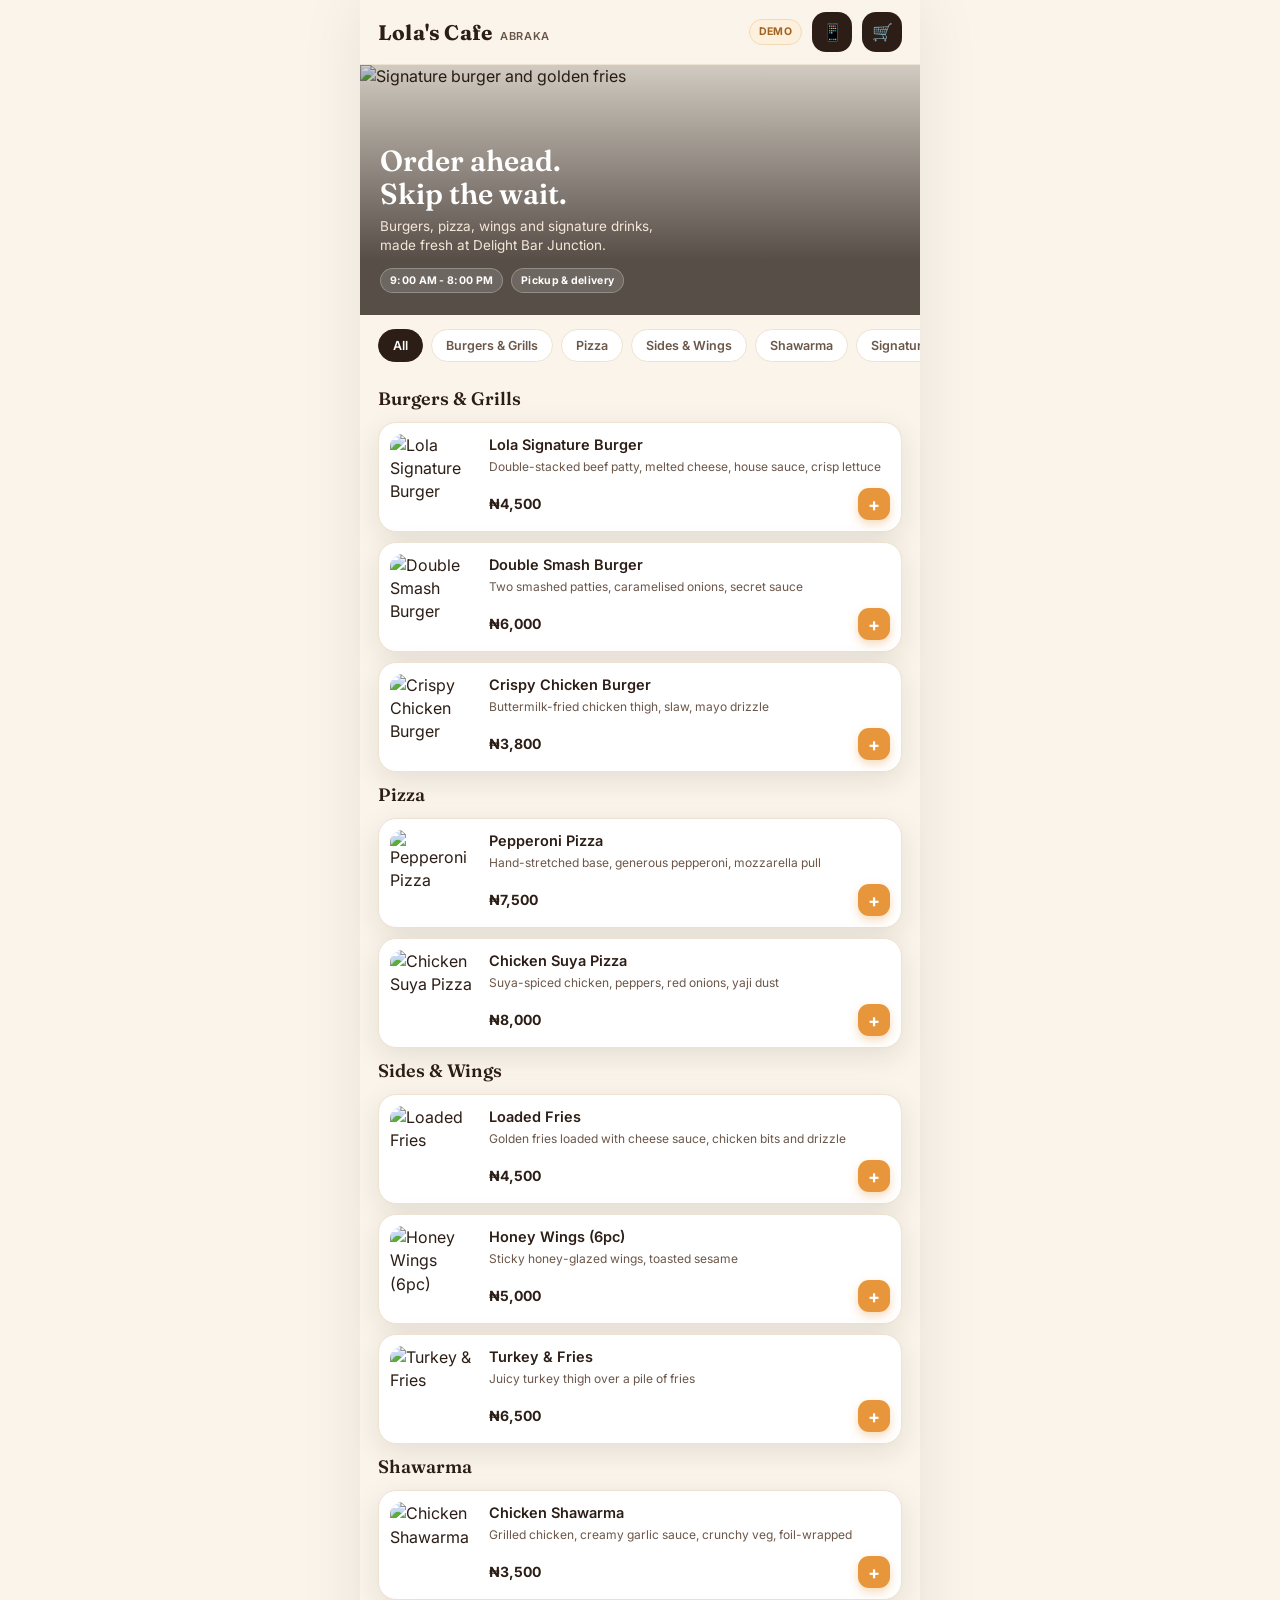
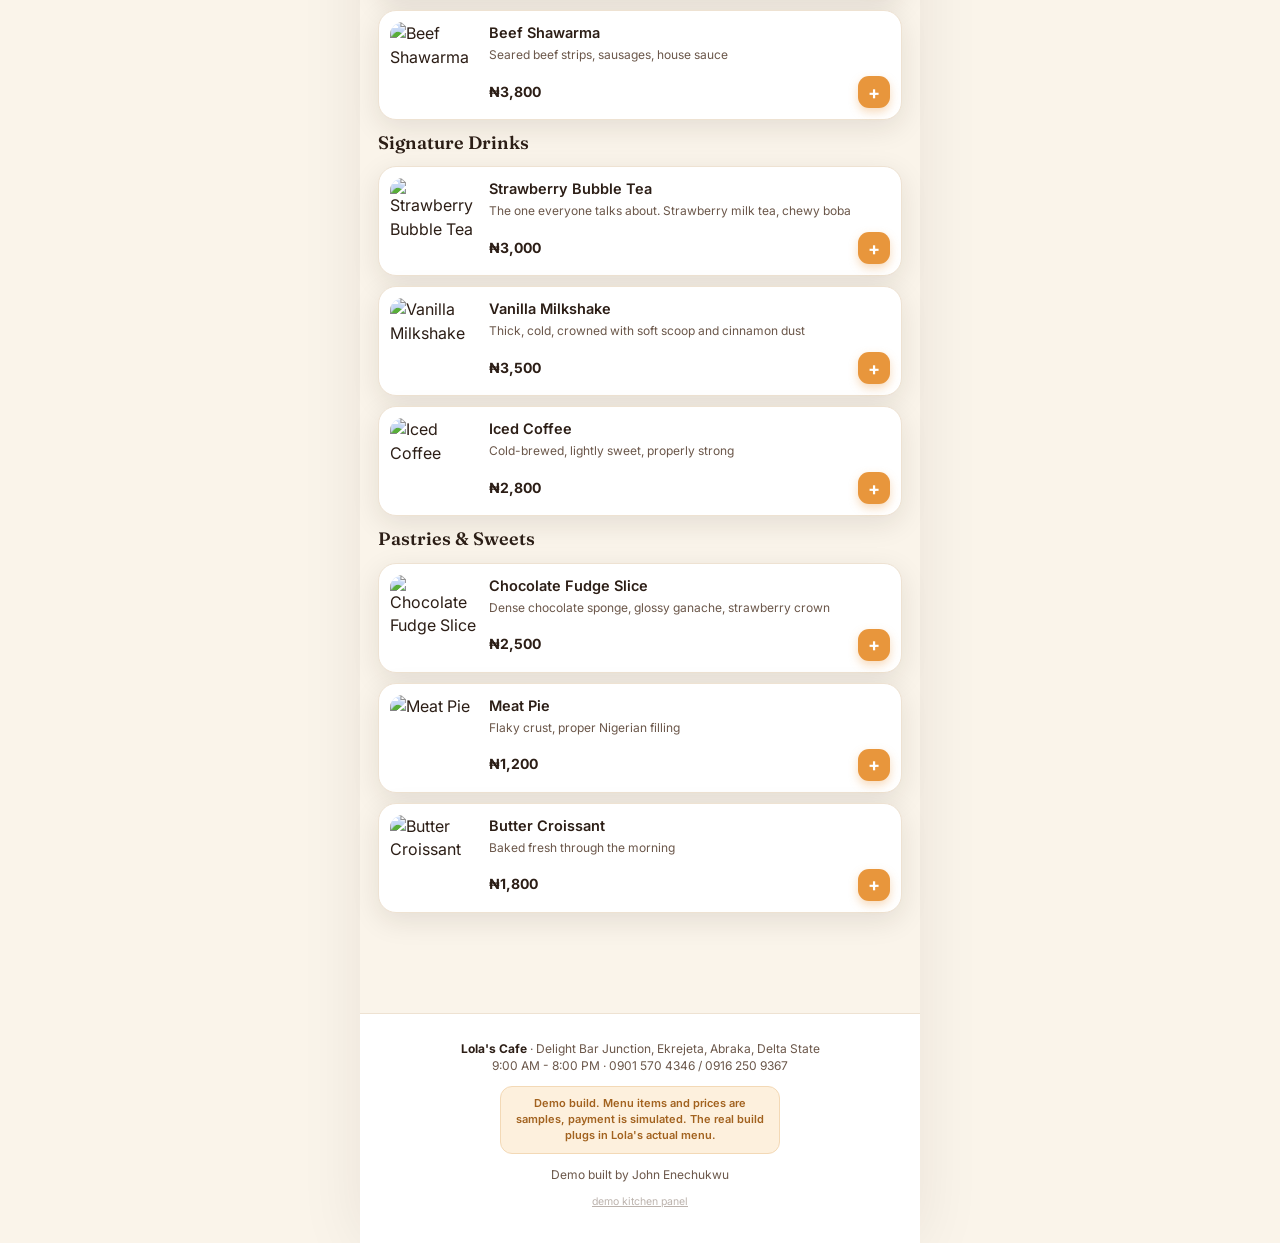
==== index.html @ a1b5ca68 "Lola's Cafe order & track demo: menu, cart, checkout, payment, tracking, kitchen panel" ====
<!doctype html>
<html lang="en">
<head>
<meta charset="utf-8">
<meta name="viewport" content="width=device-width, initial-scale=1">
<title>Lola's Cafe — Ekrejeta, Abraka</title>
<meta name="description" content="Order ahead from Lola's Cafe, Ekrejeta, Abraka, Delta State. Burgers, pizza, wings, shawarma, signature drinks.">
<meta name="theme-color" content="#2c1e16">
<link rel="preconnect" href="https://fonts.googleapis.com">
<link rel="preconnect" href="https://fonts.gstatic.com" crossorigin>
<link href="https://fonts.googleapis.com/css2?family=Fraunces:ital,opsz,wght@0,9..144,500;0,9..144,600;0,9..144,700;1,9..144,600&family=Inter:wght@400;500;600;700&display=swap" rel="stylesheet">
<link rel="stylesheet" href="styles.css">
<link rel="icon" href="data:image/svg+xml,<svg xmlns='http://www.w3.org/2000/svg' viewBox='0 0 100 100'><rect width='100' height='100' rx='22' fill='%232c1e16'/><text x='50' y='68' font-size='52' text-anchor='middle' font-family='Georgia' fill='%23e8963c'>L</text></svg>">
<link rel="manifest" href="manifest.webmanifest">
</head>
<body>
<div id="app"></div>
<script src="data.js"></script>
<script src="app.js"></script>
</body>
</html>
---- styles.css ----
:root{
  --cream:#faf4ea; --card:#ffffff; --ink:#2c1e16; --ink2:#6b574a;
  --amber:#e8963c; --amber-soft:#fdf0dd; --line:#eee2d2;
  --green:#2e7d4f; --red:#c2452d; --shadow:0 8px 28px rgba(44,30,22,.10);
}
*{margin:0;padding:0;box-sizing:border-box}
html{-webkit-text-size-adjust:100%}
body{font-family:Inter,system-ui,-apple-system,sans-serif;background:var(--cream);color:var(--ink);line-height:1.45}
#app{max-width:560px;margin:0 auto;min-height:100vh;background:var(--cream);box-shadow:0 0 60px rgba(44,30,22,.08)}
button{font-family:inherit;cursor:pointer;border:none;background:none}
img{display:block}
a{color:inherit}
.serif{font-family:Fraunces,Georgia,serif}

/* header */
.hdr{position:sticky;top:0;z-index:40;background:rgba(250,244,234,.92);backdrop-filter:blur(10px);border-bottom:1px solid var(--line);display:flex;align-items:center;justify-content:space-between;padding:12px 18px}
.hdr .brand{display:flex;align-items:baseline;gap:8px}
.hdr .brand b{font-family:Fraunces,Georgia,serif;font-weight:700;font-size:21px;letter-spacing:.2px}
.hdr .brand span{font-size:11px;color:var(--ink2);font-weight:600;letter-spacing:.6px;text-transform:uppercase}
.hdr .tools{display:flex;align-items:center;gap:10px}
.chip{font-size:10.5px;font-weight:700;background:var(--amber-soft);color:#a2621f;border:1px solid #f3d9b6;border-radius:99px;padding:4px 9px;letter-spacing:.3px}
.icon-btn{position:relative;width:40px;height:40px;border-radius:14px;background:var(--ink);color:#fff;display:flex;align-items:center;justify-content:center;font-size:17px}
.icon-btn .n{position:absolute;top:-5px;right:-5px;background:var(--red);color:#fff;font-size:10.5px;font-weight:700;min-width:18px;height:18px;border-radius:99px;display:flex;align-items:center;justify-content:center;padding:0 4px}

/* hero */
.hero{position:relative;height:250px}
.hero img{width:100%;height:100%;object-fit:cover}
.hero .veil{position:absolute;inset:0;background:linear-gradient(180deg,rgba(24,14,8,.18) 0%,rgba(24,14,8,.72) 78%)}
.hero .inner{position:absolute;inset:0;padding:22px 20px;display:flex;flex-direction:column;justify-content:flex-end;color:#fff}
.hero h1{font-family:Fraunces,Georgia,serif;font-weight:600;font-size:29px;line-height:1.15;margin-bottom:6px}
.hero p{font-size:13.5px;color:#f4e7d7;max-width:34ch}
.hero .meta{display:flex;gap:8px;margin-top:12px;flex-wrap:wrap}
.hero .meta .chip{background:rgba(255,255,255,.14);color:#fff;border-color:rgba(255,255,255,.25);backdrop-filter:blur(4px)}

/* pills */
.pills{display:flex;gap:8px;overflow-x:auto;padding:14px 18px 6px;position:sticky;top:65px;background:var(--cream);z-index:30;scrollbar-width:none}
.pills::-webkit-scrollbar{display:none}
.pill{white-space:nowrap;border:1px solid var(--line);background:#fff;border-radius:99px;padding:8px 14px;font-size:12.5px;font-weight:600;color:var(--ink2)}
.pill.on{background:var(--ink);color:#fff;border-color:var(--ink)}

/* menu */
.wrap{padding:8px 18px 90px}
.cat{margin:10px 0 4px;font-family:Fraunces,Georgia,serif;font-weight:600;font-size:18px}
.item-card{display:flex;gap:13px;background:var(--card);border:1px solid var(--line);border-radius:18px;padding:11px;margin:10px 0;box-shadow:var(--shadow)}
.item-card img{width:86px;height:86px;object-fit:cover;border-radius:13px;flex-shrink:0}
.item-card .info{flex:1;min-width:0;display:flex;flex-direction:column}
.item-card h3{font-size:14.5px;font-weight:600}
.item-card .desc{font-size:12px;color:var(--ink2);margin:3px 0 auto;overflow:hidden;display:-webkit-box;-webkit-line-clamp:2;-webkit-box-orient:vertical}
.item-card .row{display:flex;align-items:center;justify-content:space-between;margin-top:7px}
.price{font-weight:700;font-size:14px}
.add{width:32px;height:32px;border-radius:11px;background:var(--amber);color:#fff;font-size:18px;font-weight:700;display:flex;align-items:center;justify-content:center;box-shadow:0 4px 10px rgba(232,150,60,.35)}

/* overlays */
.overlay{position:fixed;inset:0;background:rgba(24,14,8,.5);z-index:60;display:flex;align-items:flex-end;justify-content:center}
@media(min-width:600px){.overlay{align-items:center}}
.sheet{background:#fff;width:100%;max-width:560px;max-height:88vh;overflow-y:auto;border-radius:24px 24px 0 0;padding:18px 18px 26px;animation:up .22s ease}
@media(min-width:600px){.sheet{border-radius:24px}}
@keyframes up{from{transform:translateY(40px);opacity:.6}to{transform:none;opacity:1}}
.sheet .grab{width:44px;height:4px;border-radius:99px;background:var(--line);margin:0 auto 14px}

.btn{width:100%;border-radius:15px;padding:14px;font-size:14.5px;font-weight:700;background:var(--ink);color:#fff;transition:transform .08s}
.btn:active{transform:scale(.98)}
.btn.amber{background:var(--amber)}
.btn.ghost{background:var(--amber-soft);color:#a2621f}
.btn[disabled]{opacity:.45;cursor:default}
.btn-row{display:flex;gap:10px;margin-top:14px}
.btn-row .btn{flex:1}

/* cart lines */
.cline{display:flex;gap:12px;align-items:center;padding:10px 0;border-bottom:1px solid var(--line)}
.cline .t{flex:1}
.cline .t b{font-size:13.5px;font-weight:600;display:block}
.cline .t span{font-size:11.5px;color:var(--ink2)}
.stepper{display:flex;align-items:center;gap:10px;background:var(--cream);border-radius:11px;padding:5px 9px;font-weight:700;font-size:13px}
.stepper button{font-size:15px;color:var(--ink2);width:20px}

/* forms */
.field{margin-bottom:12px}
.field label{display:block;font-size:11.5px;font-weight:700;color:var(--ink2);margin-bottom:5px;letter-spacing:.3px;text-transform:uppercase}
.field input,.field textarea,.field select{width:100%;border:1.5px solid var(--line);border-radius:13px;padding:12px 13px;font-size:14px;font-family:inherit;background:#fff;color:var(--ink)}
.field input:focus,.field textarea:focus{outline:none;border-color:var(--amber)}
.seg{display:flex;background:var(--cream);border-radius:13px;padding:4px;gap:4px}
.seg button{flex:1;border-radius:10px;padding:10px;font-size:13px;font-weight:600;color:var(--ink2)}
.seg button.on{background:#fff;color:var(--ink);box-shadow:0 2px 8px rgba(44,30,22,.12)}

/* totals */
.totrow{display:flex;justify-content:space-between;font-size:13.5px;color:var(--ink2);padding:3px 0}
.totrow.big{font-weight:800;color:var(--ink);font-size:16px;border-top:1.5px dashed var(--line);margin-top:8px;padding-top:11px}

/* confirm + tracking */
.center{text-align:center;padding:34px 22px}
.tick{width:74px;height:74px;border-radius:50%;background:var(--green);color:#fff;font-size:34px;display:flex;align-items:center;justify-content:center;margin:0 auto 16px;animation:pop .35s ease}
@keyframes pop{from{transform:scale(.5);opacity:0}to{transform:scale(1);opacity:1}}
.order-id{font-family:Fraunces,Georgia,serif;font-size:22px;font-weight:700;letter-spacing:1px}
.timeline{margin:22px 0 6px;text-align:left}
.tstep{display:flex;gap:13px;position:relative;padding:0 0 22px 0}
.tstep::before{content:"";position:absolute;left:11px;top:24px;bottom:0;width:2px;background:var(--line)}
.tstep:last-child::before{display:none}
.tstep .dot{width:24px;height:24px;border-radius:50%;background:#fff;border:2px solid var(--line);flex-shrink:0;display:flex;align-items:center;justify-content:center;font-size:11px;z-index:1}
.tstep.done .dot{background:var(--amber);border-color:var(--amber);color:#fff}
.tstep.now .dot{border-color:var(--amber);box-shadow:0 0 0 4px var(--amber-soft)}
.tstep b{font-size:13.5px;display:block}
.tstep span{font-size:11.5px;color:var(--ink2)}
.tstep.pending b{color:#b7a795}

/* admin */
.ocard{background:#fff;border:1px solid var(--line);border-radius:16px;padding:13px;margin:10px 0;box-shadow:var(--shadow)}
.ocard .top{display:flex;justify-content:space-between;align-items:center;margin-bottom:6px}
.badge{font-size:10.5px;font-weight:700;padding:4px 9px;border-radius:99px}
.b-placed{background:#f1e9df;color:#8a7360}
.b-confirmed{background:#fdf0dd;color:#a2621f}
.b-kitchen{background:#fdeaea;color:#b04a2e}
.b-ready{background:#e3f1e8;color:#2e7d4f}
.b-completed{background:#ece9e4;color:#6b574a}
.ocard .items{font-size:12px;color:var(--ink2);margin:4px 0 10px}
.stat-row{display:flex;gap:10px;margin:14px 0}
.stat{flex:1;background:#fff;border:1px solid var(--line);border-radius:16px;padding:13px;box-shadow:var(--shadow)}
.stat b{font-size:20px;font-family:Fraunces,Georgia,serif}
.stat span{display:block;font-size:10.5px;color:var(--ink2);font-weight:600;letter-spacing:.4px;text-transform:uppercase;margin-top:2px}

/* footer */
.ftr{padding:26px 20px 34px;color:var(--ink2);font-size:12px;text-align:center;border-top:1px solid var(--line);background:#fff}
.ftr b{color:var(--ink)}
.ftr .demo-note{background:var(--amber-soft);color:#a2621f;border:1px solid #f3d9b6;border-radius:12px;padding:9px 12px;font-size:11px;font-weight:600;margin:12px auto;max-width:40ch}
.ftr .admin-link{opacity:.45;font-size:10.5px;margin-top:10px;display:inline-block}

.back{display:inline-flex;align-items:center;gap:6px;font-size:13px;font-weight:600;color:var(--ink2);padding:14px 18px 2px}
.sim-toggle{position:fixed;bottom:14px;right:14px;z-index:50;background:rgba(44,30,22,.92);color:#fff;font-size:11px;font-weight:600;border-radius:99px;padding:8px 13px;box-shadow:var(--shadow)}
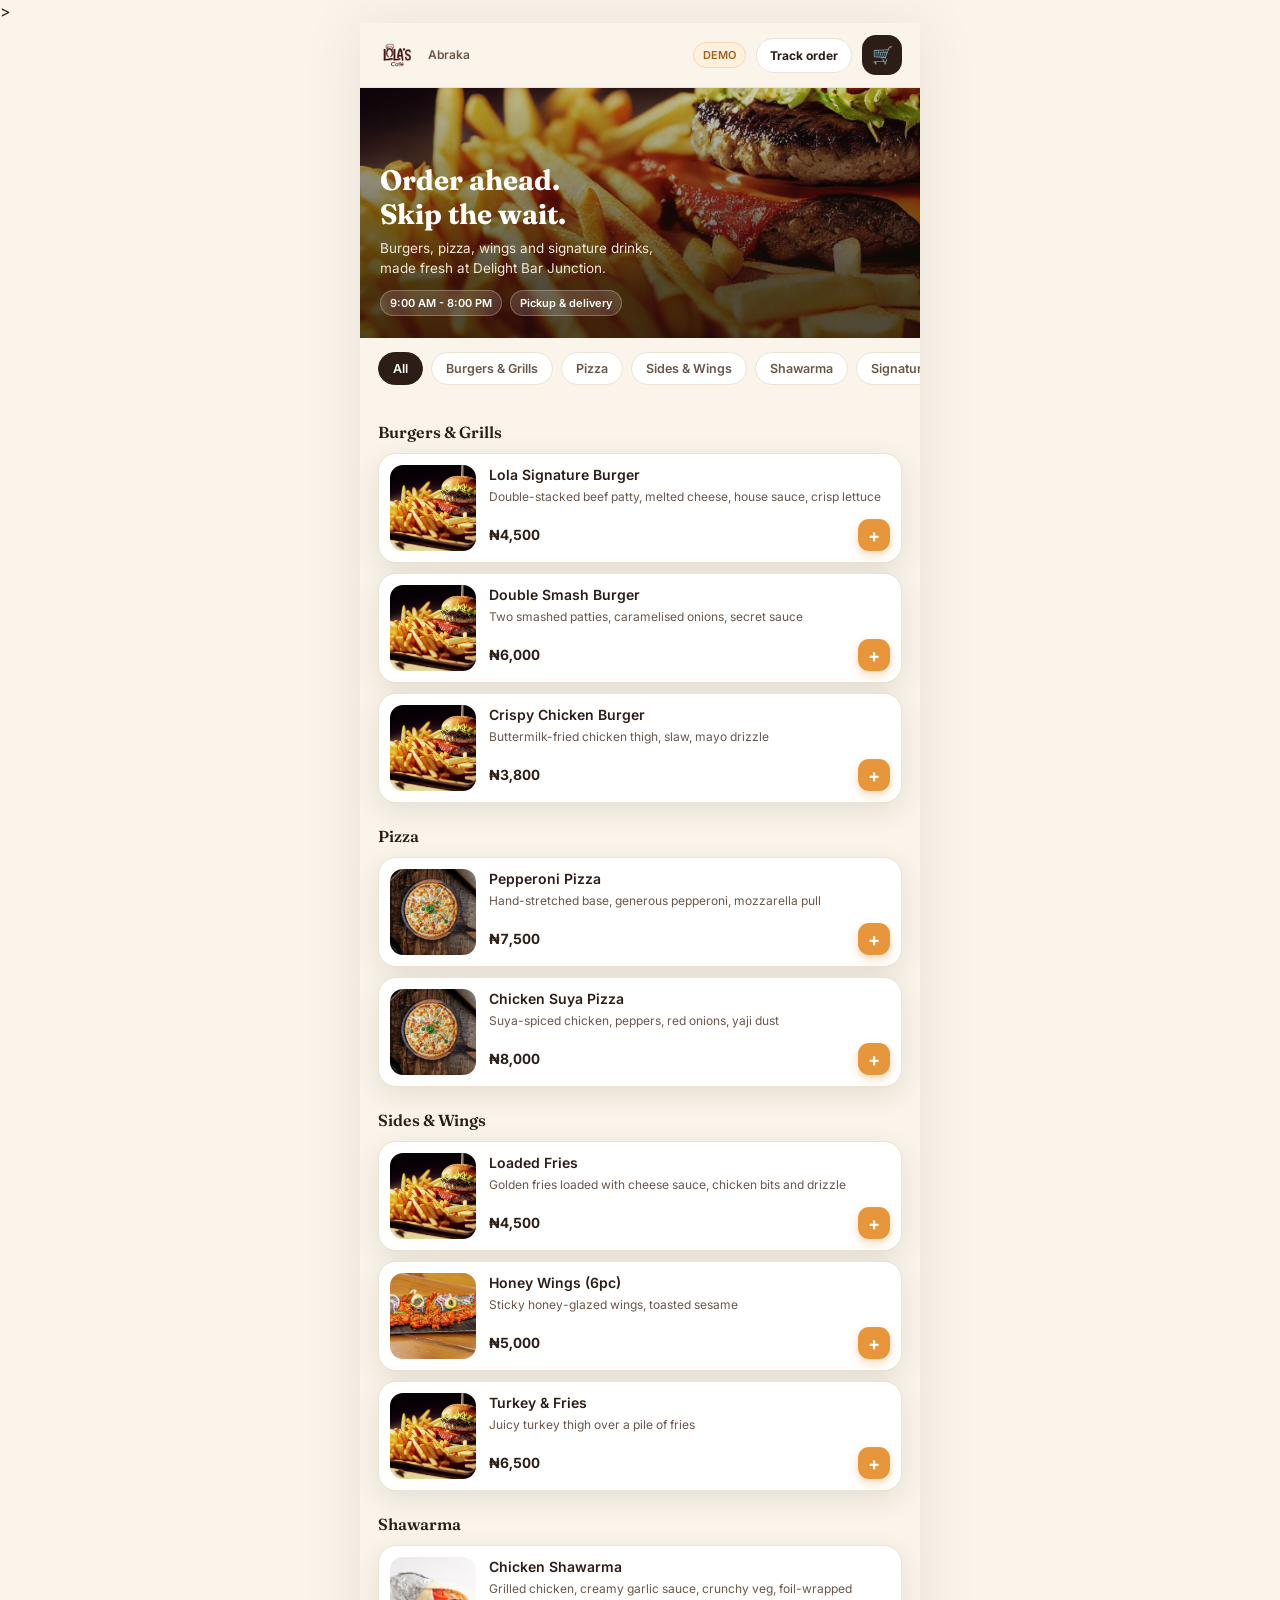
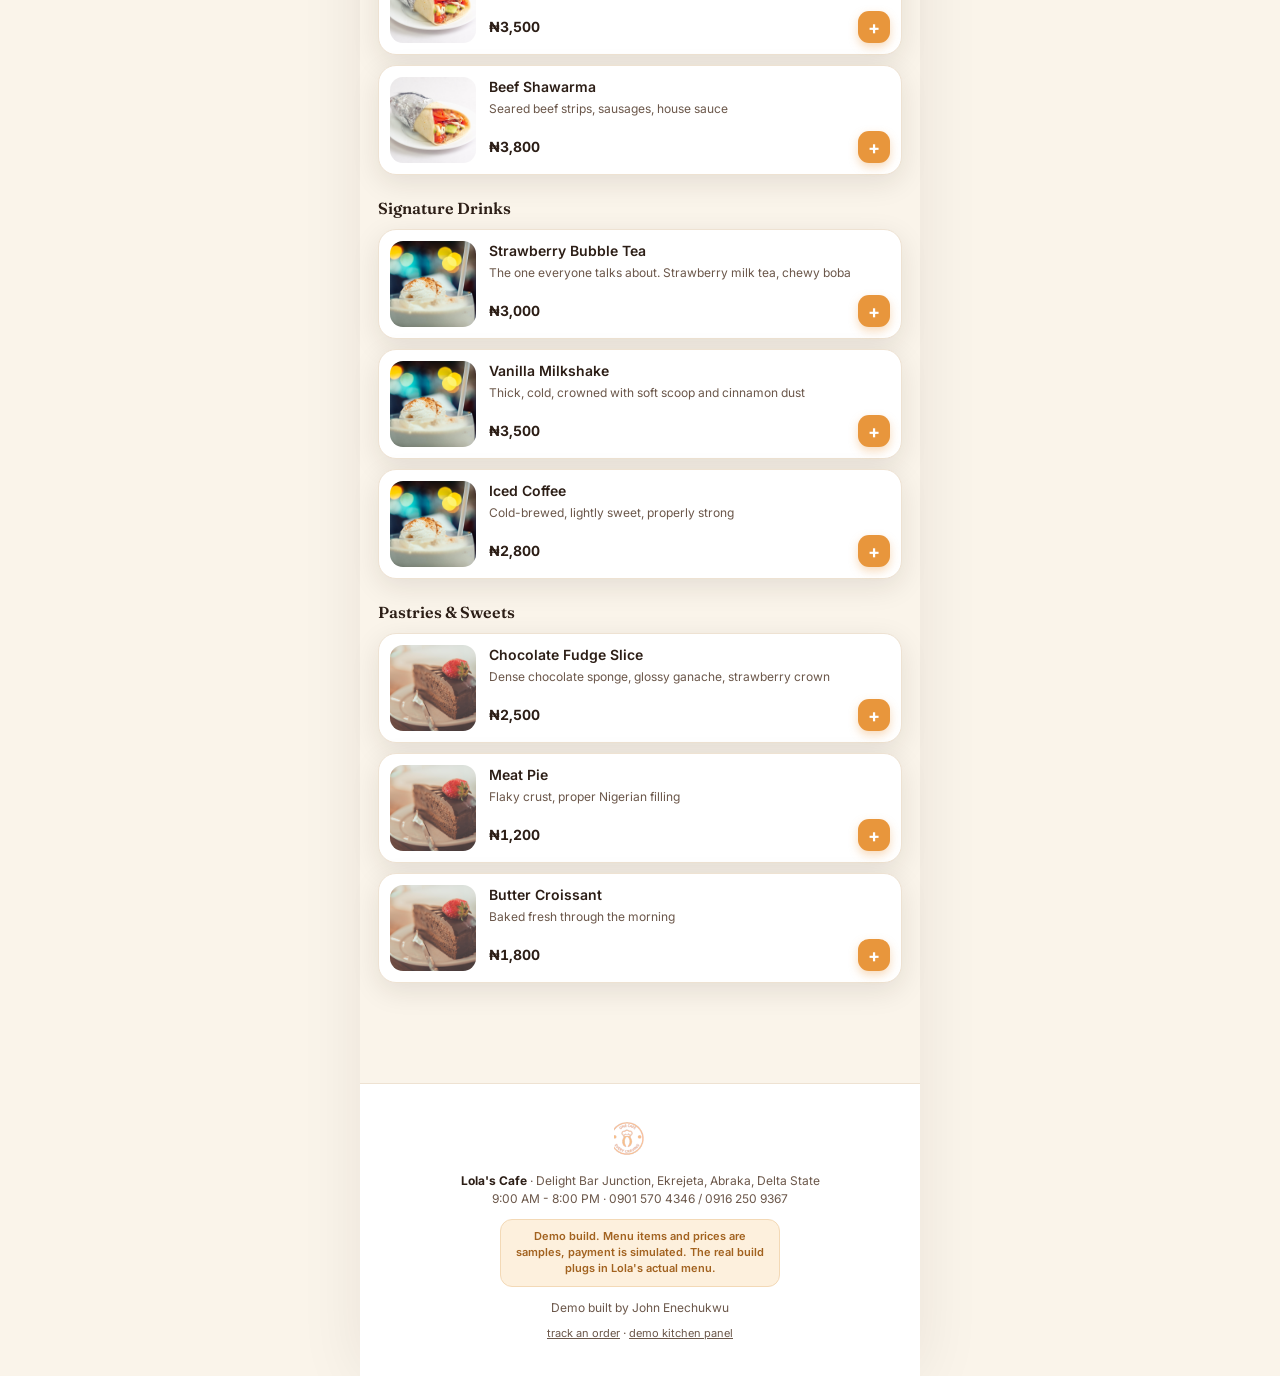
==== commit c0d2fe61: "Brand: real Lola's Cafe logo in the header, badge in the footer, brand favicon" ====
--- a/index.html
+++ b/index.html
@@ -10,7 +10,7 @@
 <link rel="preconnect" href="https://fonts.gstatic.com" crossorigin>
 <link href="https://fonts.googleapis.com/css2?family=Fraunces:ital,opsz,wght@0,9..144,500;0,9..144,600;0,9..144,700;1,9..144,600&family=Inter:wght@400;500;600;700&display=swap" rel="stylesheet">
 <link rel="stylesheet" href="styles.css">
-<link rel="icon" href="data:image/svg+xml,<svg xmlns='http://www.w3.org/2000/svg' viewBox='0 0 100 100'><rect width='100' height='100' rx='22' fill='%232c1e16'/><text x='50' y='68' font-size='52' text-anchor='middle' font-family='Georgia' fill='%23e8963c'>L</text></svg>">
+<link rel="icon" type="image/png" href="img/favicon-192.png">>
 <link rel="manifest" href="manifest.webmanifest">
 </head>
 <body>
--- a/styles.css
+++ b/styles.css
@@ -2,7 +2,11 @@
   --cream:#faf4ea; --card:#ffffff; --ink:#2c1e16; --ink2:#6b574a;
   --amber:#e8963c; --amber-soft:#fdf0dd; --line:#eee2d2;
   --green:#2e7d4f; --red:#c2452d; --shadow:0 8px 28px rgba(44,30,22,.10);
+  --fast:.08s; --mod:.16s; --slow:.24s; --spring:cubic-bezier(.34,1.25,.64,1);
 }
+h1,h2,h3{text-wrap:balance}
+p,.desc{text-wrap:pretty}
+.price,.totrow,.stat b,.order-id,.stepper{font-variant-numeric:tabular-nums}
 *{margin:0;padding:0;box-sizing:border-box}
 html{-webkit-text-size-adjust:100%}
 body{font-family:Inter,system-ui,-apple-system,sans-serif;background:var(--cream);color:var(--ink);line-height:1.45}
@@ -14,11 +18,12 @@
 
 /* header */
 .hdr{position:sticky;top:0;z-index:40;background:rgba(250,244,234,.92);backdrop-filter:blur(10px);border-bottom:1px solid var(--line);display:flex;align-items:center;justify-content:space-between;padding:12px 18px}
-.hdr .brand{display:flex;align-items:baseline;gap:8px}
+.hdr .brand{display:flex;align-items:center;gap:10px}
+.hdr .brand-logo{height:32px;display:block}
 .hdr .brand b{font-family:Fraunces,Georgia,serif;font-weight:700;font-size:21px;letter-spacing:.2px}
-.hdr .brand span{font-size:11px;color:var(--ink2);font-weight:600;letter-spacing:.6px;text-transform:uppercase}
+.hdr .brand span{font-size:12px;line-height:16px;color:var(--ink2);font-weight:600}
 .hdr .tools{display:flex;align-items:center;gap:10px}
-.chip{font-size:10.5px;font-weight:700;background:var(--amber-soft);color:#a2621f;border:1px solid #f3d9b6;border-radius:99px;padding:4px 9px;letter-spacing:.3px}
+.chip{font-size:11px;line-height:16px;font-weight:600;background:var(--amber-soft);color:#a2621f;border:1px solid #f3d9b6;border-radius:99px;padding:4px 9px}
 .icon-btn{position:relative;width:40px;height:40px;border-radius:14px;background:var(--ink);color:#fff;display:flex;align-items:center;justify-content:center;font-size:17px}
 .icon-btn .n{position:absolute;top:-5px;right:-5px;background:var(--red);color:#fff;font-size:10.5px;font-weight:700;min-width:18px;height:18px;border-radius:99px;display:flex;align-items:center;justify-content:center;padding:0 4px}
 
@@ -27,7 +32,7 @@
 .hero img{width:100%;height:100%;object-fit:cover}
 .hero .veil{position:absolute;inset:0;background:linear-gradient(180deg,rgba(24,14,8,.18) 0%,rgba(24,14,8,.72) 78%)}
 .hero .inner{position:absolute;inset:0;padding:22px 20px;display:flex;flex-direction:column;justify-content:flex-end;color:#fff}
-.hero h1{font-family:Fraunces,Georgia,serif;font-weight:600;font-size:29px;line-height:1.15;margin-bottom:6px}
+.hero h1{font-family:Fraunces,Georgia,serif;font-weight:700;font-size:28px;line-height:34px;margin-bottom:8px}
 .hero p{font-size:13.5px;color:#f4e7d7;max-width:34ch}
 .hero .meta{display:flex;gap:8px;margin-top:12px;flex-wrap:wrap}
 .hero .meta .chip{background:rgba(255,255,255,.14);color:#fff;border-color:rgba(255,255,255,.25);backdrop-filter:blur(4px)}
@@ -35,30 +40,36 @@
 /* pills */
 .pills{display:flex;gap:8px;overflow-x:auto;padding:14px 18px 6px;position:sticky;top:65px;background:var(--cream);z-index:30;scrollbar-width:none}
 .pills::-webkit-scrollbar{display:none}
-.pill{white-space:nowrap;border:1px solid var(--line);background:#fff;border-radius:99px;padding:8px 14px;font-size:12.5px;font-weight:600;color:var(--ink2)}
+.pill{white-space:nowrap;border:1px solid var(--line);background:#fff;border-radius:99px;padding:8px 14px;font-size:12.5px;font-weight:600;color:var(--ink2);transition:background-color var(--fast) var(--spring),color var(--fast) var(--spring),border-color var(--fast) var(--spring),font-weight var(--mod)}
 .pill.on{background:var(--ink);color:#fff;border-color:var(--ink)}
 
 /* menu */
 .wrap{padding:8px 18px 90px}
-.cat{margin:10px 0 4px;font-family:Fraunces,Georgia,serif;font-weight:600;font-size:18px}
-.item-card{display:flex;gap:13px;background:var(--card);border:1px solid var(--line);border-radius:18px;padding:11px;margin:10px 0;box-shadow:var(--shadow)}
+.cat{margin:22px 0 4px;font-family:Fraunces,Georgia,serif;font-weight:600;font-size:16px;line-height:22px}
+.item-card{display:flex;gap:13px;background:var(--card);border:1px solid var(--line);border-radius:18px;padding:11px;margin:10px 0;box-shadow:var(--shadow);transition:transform var(--fast) var(--spring),box-shadow var(--fast) var(--spring),opacity var(--slow) var(--spring)}
+.item-card:hover{transform:translateY(-1px);box-shadow:0 10px 32px rgba(44,30,22,.13)}
+.item-card.rv{opacity:0;transform:translateY(10px)}
+.item-card.rv.in{opacity:1;transform:none}
 .item-card img{width:86px;height:86px;object-fit:cover;border-radius:13px;flex-shrink:0}
 .item-card .info{flex:1;min-width:0;display:flex;flex-direction:column}
-.item-card h3{font-size:14.5px;font-weight:600}
-.item-card .desc{font-size:12px;color:var(--ink2);margin:3px 0 auto;overflow:hidden;display:-webkit-box;-webkit-line-clamp:2;-webkit-box-orient:vertical}
+.item-card h3{font-size:14px;line-height:20px;font-weight:600}
+.item-card .desc{font-size:12px;line-height:16px;color:var(--ink2);margin:4px 0 auto;overflow:hidden;display:-webkit-box;-webkit-line-clamp:2;-webkit-box-orient:vertical}
 .item-card .row{display:flex;align-items:center;justify-content:space-between;margin-top:7px}
 .price{font-weight:700;font-size:14px}
-.add{width:32px;height:32px;border-radius:11px;background:var(--amber);color:#fff;font-size:18px;font-weight:700;display:flex;align-items:center;justify-content:center;box-shadow:0 4px 10px rgba(232,150,60,.35)}
+.add{width:32px;height:32px;border-radius:11px;background:var(--amber);color:#fff;font-size:18px;font-weight:700;display:flex;align-items:center;justify-content:center;box-shadow:0 4px 10px rgba(232,150,60,.35);transition:transform var(--fast) var(--spring)}
+.add:hover{transform:scale(1.08)}
+.add:active{transform:scale(.94)}
 
 /* overlays */
 .overlay{position:fixed;inset:0;background:rgba(24,14,8,.5);z-index:60;display:flex;align-items:flex-end;justify-content:center}
 @media(min-width:600px){.overlay{align-items:center}}
-.sheet{background:#fff;width:100%;max-width:560px;max-height:88vh;overflow-y:auto;border-radius:24px 24px 0 0;padding:18px 18px 26px;animation:up .22s ease}
+.sheet{background:#fff;width:100%;max-width:560px;max-height:88vh;overflow-y:auto;border-radius:24px 24px 0 0;padding:18px 18px 26px;animation:up var(--slow) var(--spring)}
 @media(min-width:600px){.sheet{border-radius:24px}}
 @keyframes up{from{transform:translateY(40px);opacity:.6}to{transform:none;opacity:1}}
 .sheet .grab{width:44px;height:4px;border-radius:99px;background:var(--line);margin:0 auto 14px}
 
-.btn{width:100%;border-radius:15px;padding:14px;font-size:14.5px;font-weight:700;background:var(--ink);color:#fff;transition:transform .08s}
+.btn{width:100%;border-radius:15px;padding:14px;font-size:14px;line-height:20px;font-weight:700;background:var(--ink);color:#fff;transition:transform var(--fast) var(--spring),filter var(--fast) var(--spring)}
+.btn:hover{filter:brightness(1.08)}
 .btn:active{transform:scale(.98)}
 .btn.amber{background:var(--amber)}
 .btn.ghost{background:var(--amber-soft);color:#a2621f}
@@ -76,11 +87,11 @@
 
 /* forms */
 .field{margin-bottom:12px}
-.field label{display:block;font-size:11.5px;font-weight:700;color:var(--ink2);margin-bottom:5px;letter-spacing:.3px;text-transform:uppercase}
+.field label{display:block;font-size:12px;line-height:16px;font-weight:600;color:var(--ink2);margin-bottom:6px}
 .field input,.field textarea,.field select{width:100%;border:1.5px solid var(--line);border-radius:13px;padding:12px 13px;font-size:14px;font-family:inherit;background:#fff;color:var(--ink)}
 .field input:focus,.field textarea:focus{outline:none;border-color:var(--amber)}
 .seg{display:flex;background:var(--cream);border-radius:13px;padding:4px;gap:4px}
-.seg button{flex:1;border-radius:10px;padding:10px;font-size:13px;font-weight:600;color:var(--ink2)}
+.seg button{flex:1;border-radius:10px;padding:10px;font-size:13px;line-height:20px;font-weight:600;color:var(--ink2);transition:background-color var(--mod) var(--spring),color var(--mod) var(--spring)}
 .seg button.on{background:#fff;color:var(--ink);box-shadow:0 2px 8px rgba(44,30,22,.12)}
 
 /* totals */
@@ -116,13 +127,18 @@
 .stat-row{display:flex;gap:10px;margin:14px 0}
 .stat{flex:1;background:#fff;border:1px solid var(--line);border-radius:16px;padding:13px;box-shadow:var(--shadow)}
 .stat b{font-size:20px;font-family:Fraunces,Georgia,serif}
-.stat span{display:block;font-size:10.5px;color:var(--ink2);font-weight:600;letter-spacing:.4px;text-transform:uppercase;margin-top:2px}
+.stat span{display:block;font-size:12px;line-height:16px;color:var(--ink2);font-weight:600;margin-top:3px}
 
 /* footer */
 .ftr{padding:26px 20px 34px;color:var(--ink2);font-size:12px;text-align:center;border-top:1px solid var(--line);background:#fff}
+.ftr-badge{height:54px;display:block;margin:0 auto 8px}
 .ftr b{color:var(--ink)}
 .ftr .demo-note{background:var(--amber-soft);color:#a2621f;border:1px solid #f3d9b6;border-radius:12px;padding:9px 12px;font-size:11px;font-weight:600;margin:12px auto;max-width:40ch}
-.ftr .admin-link{opacity:.45;font-size:10.5px;margin-top:10px;display:inline-block}
+.ftr .admin-link{color:var(--ink2);font-size:11px;margin-top:10px;display:inline-block}
 
 .back{display:inline-flex;align-items:center;gap:6px;font-size:13px;font-weight:600;color:var(--ink2);padding:14px 18px 2px}
+.track-pill{border:1.5px solid var(--line);background:#fff;border-radius:99px;padding:9px 13px;font-size:12px;font-weight:700;color:var(--ink)}
+.livebar{display:flex;align-items:center;gap:9px;width:calc(100% - 36px);margin:12px 18px 0;background:var(--ink);color:#fff;border-radius:14px;padding:12px 15px;font-size:12.5px;font-weight:600;box-shadow:var(--shadow);text-align:left}
+.livebar i{width:9px;height:9px;border-radius:50%;background:var(--amber);flex-shrink:0;animation:pulse 1.2s infinite}
+@keyframes pulse{0%,100%{opacity:1}50%{opacity:.35}}
 .sim-toggle{position:fixed;bottom:14px;right:14px;z-index:50;background:rgba(44,30,22,.92);color:#fff;font-size:11px;font-weight:600;border-radius:99px;padding:8px 13px;box-shadow:var(--shadow)}
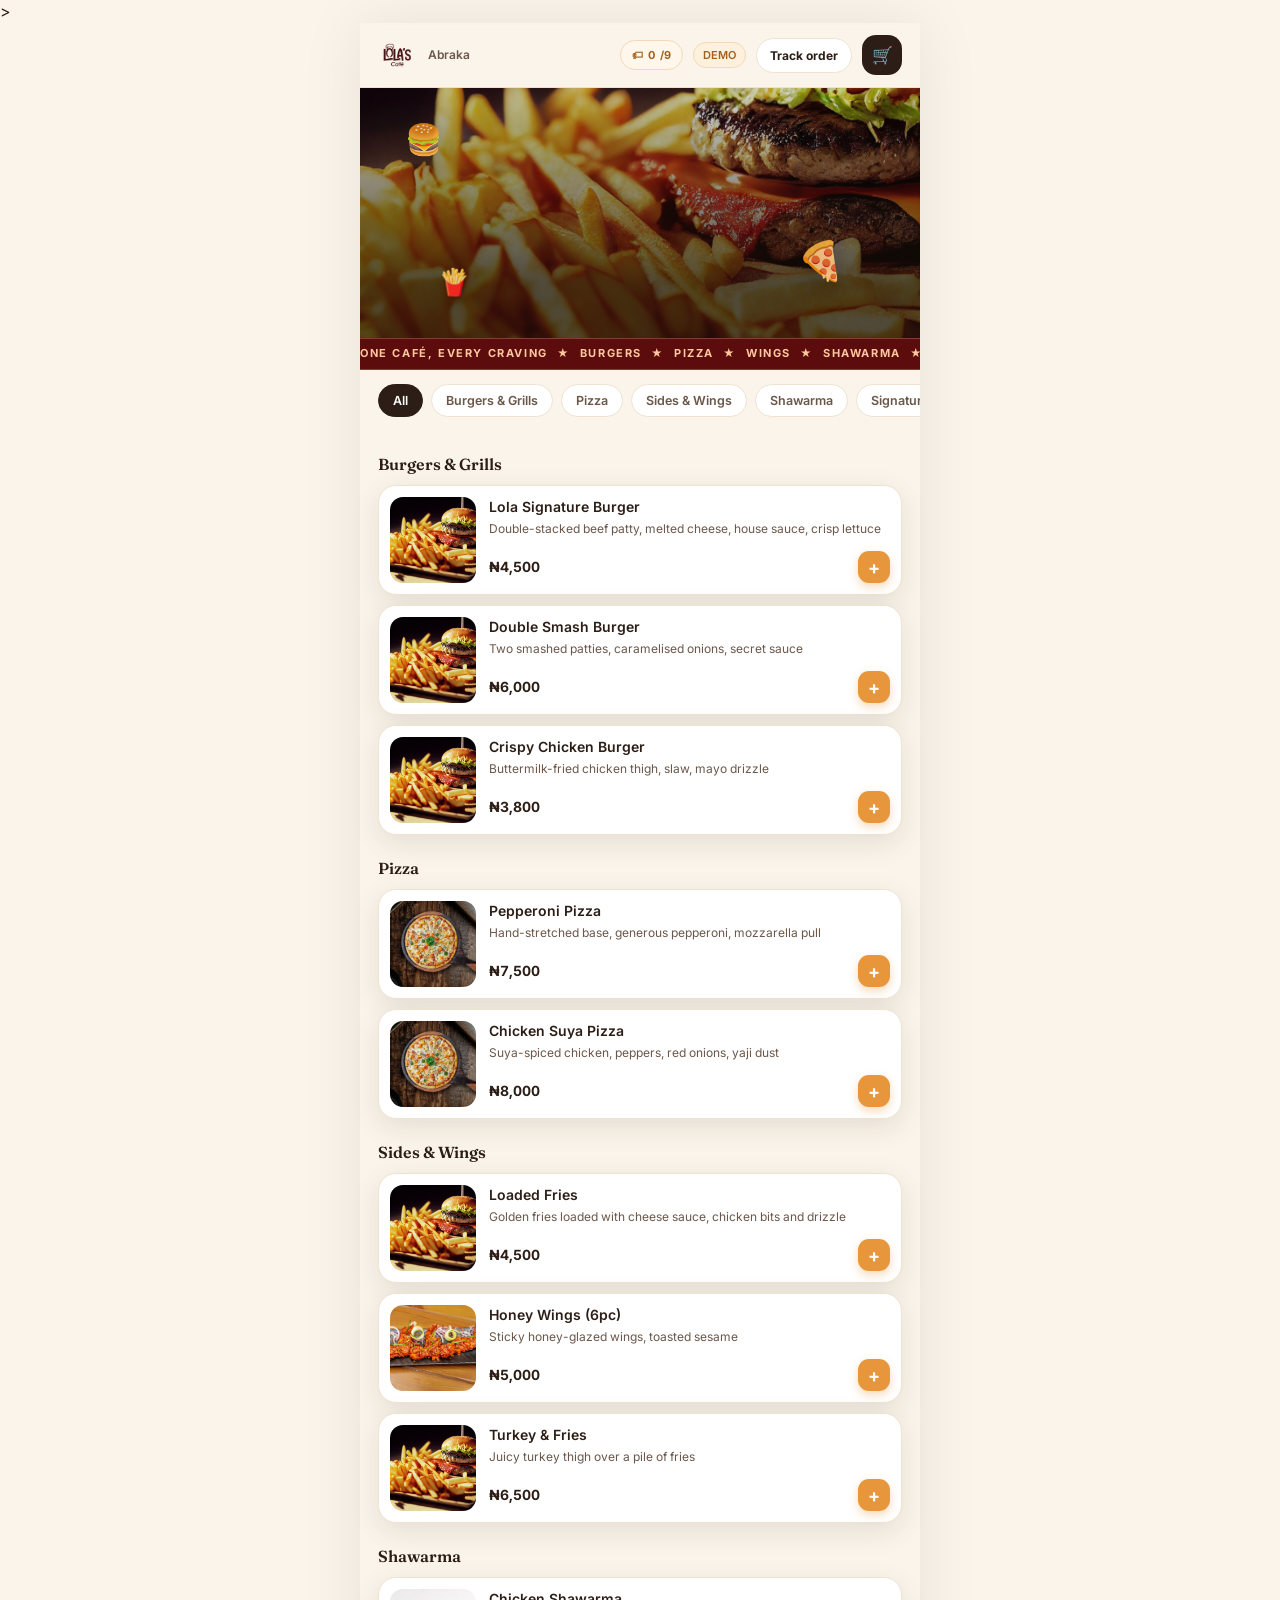
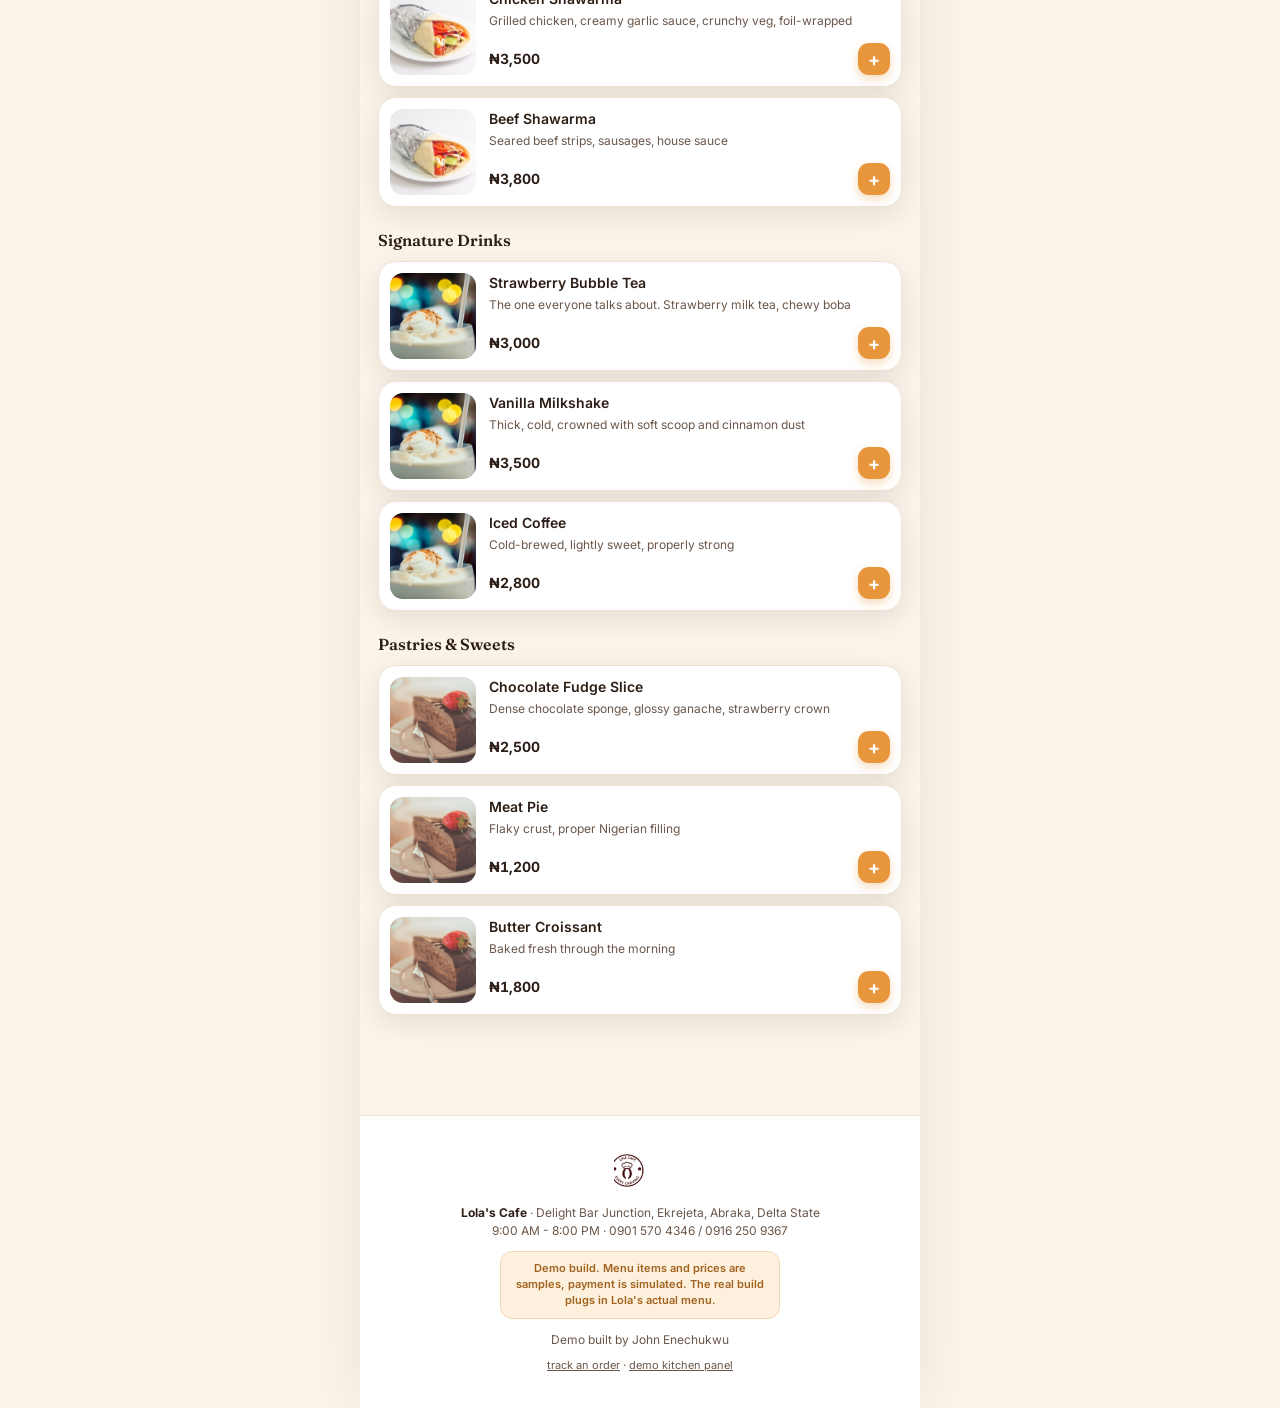
==== commit 8d87d0c7: "Wow layer: cinematic splash, hero parallax + floating food, ticker, fly-to-cart, confetti on order, " ====
--- a/index.html
+++ b/index.html
@@ -10,12 +10,14 @@
 <link rel="preconnect" href="https://fonts.gstatic.com" crossorigin>
 <link href="https://fonts.googleapis.com/css2?family=Fraunces:ital,opsz,wght@0,9..144,500;0,9..144,600;0,9..144,700;1,9..144,600&family=Inter:wght@400;500;600;700&display=swap" rel="stylesheet">
 <link rel="stylesheet" href="styles.css">
+<link rel="stylesheet" href="wow.css">
 <link rel="icon" type="image/png" href="img/favicon-192.png">>
 <link rel="manifest" href="manifest.webmanifest">
 </head>
 <body>
 <div id="app"></div>
 <script src="data.js"></script>
+<script src="wow.js"></script>
 <script src="app.js"></script>
 </body>
 </html>
--- a/wow.css
+++ b/wow.css
@@ -0,0 +1,118 @@
+/* ===== Lola's Cafe wow layer ===== */
+/* ---------- splash ---------- */
+.wow-splash{position:fixed;inset:0;z-index:200;background:linear-gradient(160deg,#5c0c0c,#430e10);display:flex;align-items:center;justify-content:center;transition:clip-path .7s cubic-bezier(.7,0,.3,1);clip-path:inset(0 0 0 0)}
+.wow-splash.done{clip-path:inset(0 0 100% 0)}
+.wow-splash .ws-inner{text-align:center;animation:wsIn .8s cubic-bezier(.34,1.4,.64,1) both}
+.wow-splash img{width:180px;display:block;margin:0 auto 14px;filter:drop-shadow(0 12px 30px rgba(0,0,0,.35));animation:wsBob 2.4s ease-in-out infinite}
+.wow-splash .ws-tag{color:#fdc89e;font-family:Fraunces,Georgia,serif;font-style:italic;font-size:15px;letter-spacing:.4px;opacity:0;animation:wsFade .6s ease .5s forwards}
+@keyframes wsIn{from{opacity:0;transform:scale(.7) translateY(24px)}to{opacity:1;transform:none}}
+@keyframes wsBob{0%,100%{transform:translateY(0) rotate(-1.5deg)}50%{transform:translateY(-9px) rotate(1.5deg)}}
+@keyframes wsFade{to{opacity:1}}
+
+/* ---------- entrance (first load only) ---------- */
+body:not(.settled) .hdr{animation:slideDown .55s cubic-bezier(.34,1.25,.64,1) both}
+body:not(.settled) .hero .inner>*{opacity:0;animation:riseIn .7s cubic-bezier(.34,1.25,.64,1) forwards}
+body:not(.settled) .hero .inner h1{animation-delay:.15s}
+body:not(.settled) .hero .inner p{animation-delay:.3s}
+body:not(.settled) .hero .inner .meta{animation-delay:.45s}
+body:not(.settled) .hero{animation:heroIn .9s cubic-bezier(.34,1.25,.64,1) both}
+@keyframes slideDown{from{transform:translateY(-100%)}to{transform:none}}
+@keyframes riseIn{from{opacity:0;transform:translateY(26px)}to{opacity:1;transform:none}}
+@keyframes heroIn{from{transform:scale(1.06);filter:saturate(1.3)}to{transform:none;filter:none}}
+
+/* ---------- hero wow ---------- */
+.hero{position:relative;overflow:hidden}
+.hero img{transition:transform .12s linear}
+.hero .inner{position:relative;z-index:2}
+.hero .inner h1{background:linear-gradient(100deg,#fff 30%,#ffe3bd 50%,#fff 70%);background-size:200% 100%;-webkit-background-clip:text;background-clip:text;-webkit-text-fill-color:transparent;animation:sheen 5s linear infinite}
+@keyframes sheen{to{background-position:-200% 0}}
+.float-emoji{position:absolute;z-index:1;font-size:30px;opacity:.9;pointer-events:none;filter:drop-shadow(0 8px 14px rgba(0,0,0,.25));animation:drift var(--t,9s) ease-in-out infinite alternate}
+.float-emoji.e1{top:12%;left:8%;animation-duration:8s}
+.float-emoji.e2{top:58%;left:78%;animation-duration:11s;font-size:38px}
+.float-emoji.e3{top:70%;left:14%;animation-duration:13s;font-size:26px}
+@keyframes drift{from{transform:translateY(0) rotate(-8deg)}to{transform:translateY(-26px) rotate(8deg)}}
+
+/* ---------- ticker ---------- */
+.ticker{background:#5c0c0c;color:#fdc89e;overflow:hidden;white-space:nowrap;border-block:1px solid rgba(253,200,158,.25)}
+.ticker .tk{display:inline-block;padding:7px 0;font-size:11px;font-weight:700;letter-spacing:1.6px;animation:marq 22s linear infinite}
+@keyframes marq{from{transform:translateX(0)}to{transform:translateX(-50%)}}
+
+/* ---------- menu cards ---------- */
+.pills,.wrap{perspective:900px}
+.item-card{transform-style:preserve-3d;will-change:transform}
+.item-card .add{transition:transform .18s cubic-bezier(.34,1.8,.64,1),background .18s ease}
+.item-card .add:hover{transform:scale(1.12) rotate(90deg)}
+.item-card .add:active{transform:scale(.82)}
+.item-card.added .add{background:var(--green,#1e9e5a)!important}
+
+/* ---------- fly to cart ---------- */
+.fly-ghost{position:fixed;z-index:300;width:48px;height:48px;pointer-events:none;border-radius:50%;overflow:hidden;box-shadow:0 10px 24px rgba(0,0,0,.3);transition:transform .6s cubic-bezier(.5,-0.1,.7,1),opacity .6s ease}
+.fly-ghost img{width:100%;height:100%;object-fit:cover}
+.icon-btn.bump{animation:bump .45s cubic-bezier(.34,1.8,.64,1)}
+@keyframes bump{0%{transform:scale(1)}30%{transform:scale(1.25) rotate(-8deg)}60%{transform:scale(.92) rotate(6deg)}100%{transform:scale(1)}}
+.icon-btn .n{animation:npop .4s cubic-bezier(.34,1.8,.64,1)}
+@keyframes npop{from{transform:scale(0)}to{transform:scale(1)}}
+
+/* ---------- confirm / confetti ---------- */
+.tick{position:relative}
+.tick::after{content:"";position:absolute;inset:-8px;border-radius:50%;border:3px solid rgba(30,158,90,.5);animation:ring 1s cubic-bezier(.2,.8,.3,1) .2s both;pointer-events:none}
+@keyframes ring{from{transform:scale(.4);opacity:1}to{transform:scale(2.1);opacity:0}}
+.wow-confetti{position:fixed;inset:0;z-index:290;pointer-events:none}
+
+/* ---------- loyalty ---------- */
+.loyal{background:linear-gradient(150deg,#5c0c0c,#7a1a12);color:#fce7c1;border-radius:18px;padding:16px;margin:18px 0 0;text-align:left;box-shadow:0 14px 30px rgba(92,12,12,.25);animation:riseIn .6s cubic-bezier(.34,1.25,.64,1) both}
+.loyal-h{display:flex;justify-content:space-between;align-items:baseline;gap:10px;margin-bottom:10px}
+.loyal-h b{font-family:Fraunces,Georgia,serif;font-size:15px}
+.loyal-h span{font-size:11px;opacity:.85;text-align:right}
+.loyal-row{display:flex;gap:7px;margin-bottom:10px}
+.loyal-row .ws{flex:1;aspect-ratio:1;max-width:30px;border-radius:50%;border:1.5px dashed rgba(252,231,193,.45);display:flex;align-items:center;justify-content:center;font-size:13px;font-style:normal}
+.loyal-row .ws.on{background:#fdc89e;border:0;color:#5c0c0c;animation:stampIn .5s cubic-bezier(.34,1.8,.64,1) both;animation-delay:var(--d,0ms)}
+.loyal-row .ws.on::after{content:"✓";font-weight:900}
+.loyal-row .ws.pop{animation-name:stampPop}
+@keyframes stampIn{from{transform:scale(0) rotate(-30deg)}to{transform:scale(1) rotate(0)}}
+@keyframes stampPop{0%{transform:scale(0) rotate(-40deg)}60%{transform:scale(1.5) rotate(8deg)}100%{transform:scale(1)}}
+.loyal-p{height:5px;border-radius:99px;background:rgba(252,231,193,.2);overflow:hidden}
+.loyal-p i{display:block;height:100%;background:linear-gradient(90deg,#e8821e,#fdc89e);border-radius:99px;transition:width 1s cubic-bezier(.34,1.25,.64,1)}
+.loyal-f{font-size:10.5px;opacity:.8;margin-top:8px}
+.loyal-chip{border:1.5px solid #f3d9b6;background:#fff7ec;color:#a2621f;border-radius:99px;font-size:11px;font-weight:700;padding:7px 11px;display:flex;align-items:center;gap:5px;cursor:pointer;animation:chipIn .5s cubic-bezier(.34,1.25,.64,1) both}
+@keyframes chipIn{from{opacity:0;transform:translateX(14px)}to{opacity:1;transform:none}}
+.loyal-sheet{position:fixed;inset:0;z-index:120;background:rgba(44,30,22,.5);backdrop-filter:blur(6px);display:flex;align-items:flex-end;animation:fadeIn .25s ease}
+.loyal-sheet .ls-card{background:#fff;width:100%;border-radius:22px 22px 0 0;padding:22px 20px 30px;animation:sheetUp .35s cubic-bezier(.34,1.25,.64,1)}
+.loyal-sheet .loyal{margin:0;background:linear-gradient(150deg,#5c0c0c,#7a1a12)}
+@keyframes fadeIn{from{opacity:0}}
+@keyframes sheetUp{from{transform:translateY(60%)}}
+
+/* ---------- toast ---------- */
+.wow-toast{position:fixed;left:50%;bottom:22px;transform:translateX(-50%);z-index:310;background:#2c1e16;color:#fce7c1;font-size:12.5px;font-weight:600;padding:11px 18px;border-radius:99px;box-shadow:0 12px 28px rgba(0,0,0,.35);animation:toastIn .45s cubic-bezier(.34,1.4,.64,1) both;max-width:88vw;text-align:center}
+@keyframes toastIn{from{opacity:0;transform:translate(-50%,16px) scale(.9)}to{opacity:1;transform:translate(-50%,0) scale(1)}}
+.wow-toast.out{animation:toastOut .4s ease forwards}
+@keyframes toastOut{to{opacity:0;transform:translate(-50%,10px)}}
+
+/* ---------- tracking wow ---------- */
+.timeline{position:relative}
+.tl-fill{position:absolute;left:13px;top:18px;width:3px;border-radius:99px;background:linear-gradient(180deg,#e8821e,#1e9e5a);transition:height .8s cubic-bezier(.34,1.25,.64,1);z-index:0}
+.tl-fill::after{content:"";position:absolute;inset:0;background:linear-gradient(180deg,transparent,rgba(255,255,255,.7) 50%,transparent);background-size:100% 200%;animation:shimmer 1.8s linear infinite;border-radius:99px}
+@keyframes shimmer{from{background-position:0 -100%}to{background-position:0 100%}}
+.tstep{position:relative;z-index:1}
+.tstep .dot{position:relative}
+.tstep.now .dot{box-shadow:0 0 0 0 rgba(30,158,90,.5);animation:halo 1.6s ease-out infinite}
+@keyframes halo{0%{box-shadow:0 0 0 0 rgba(30,158,90,.45)}70%{box-shadow:0 0 0 12px rgba(30,158,90,0)}100%{box-shadow:0 0 0 0 rgba(30,158,90,0)}}
+.tl-chef{position:absolute;left:-4px;z-index:2;font-size:22px;transform:translateX(-26px);transition:top .8s cubic-bezier(.34,1.25,.64,1);animation:chefBob 1s ease-in-out infinite;filter:drop-shadow(0 4px 8px rgba(0,0,0,.2))}
+@keyframes chefBob{0%,100%{transform:translateX(-26px) translateY(0)}50%{transform:translateX(-26px) translateY(-6px)}}
+.badge.b-kitchen,.badge.b-confirmed{animation:badgePulse 1.6s ease-in-out infinite}
+@keyframes badgePulse{0%,100%{transform:scale(1)}50%{transform:scale(1.06)}}
+
+/* ---------- generic press feedback ---------- */
+.btn,.pill,.track-pill{transition:transform .15s cubic-bezier(.34,1.8,.64,1)}
+.btn:active,.pill:active,.track-pill:active{transform:scale(.94)}
+.pill.on{animation:pillPop .3s cubic-bezier(.34,1.8,.64,1)}
+@keyframes pillPop{from{transform:scale(.85)}to{transform:scale(1)}}
+
+/* ---------- cart sheet ---------- */
+.sheet.anim{animation:sheetUp2 .35s cubic-bezier(.34,1.25,.64,1)}
+@keyframes sheetUp2{from{transform:translateY(100%)}to{transform:none}}
+
+@media (prefers-reduced-motion: reduce){
+  .wow-splash,.fly-ghost,.wow-confetti,.float-emoji{display:none!important}
+  *{animation-duration:.01ms!important;animation-iteration-count:1!important;transition-duration:.01ms!important}
+}
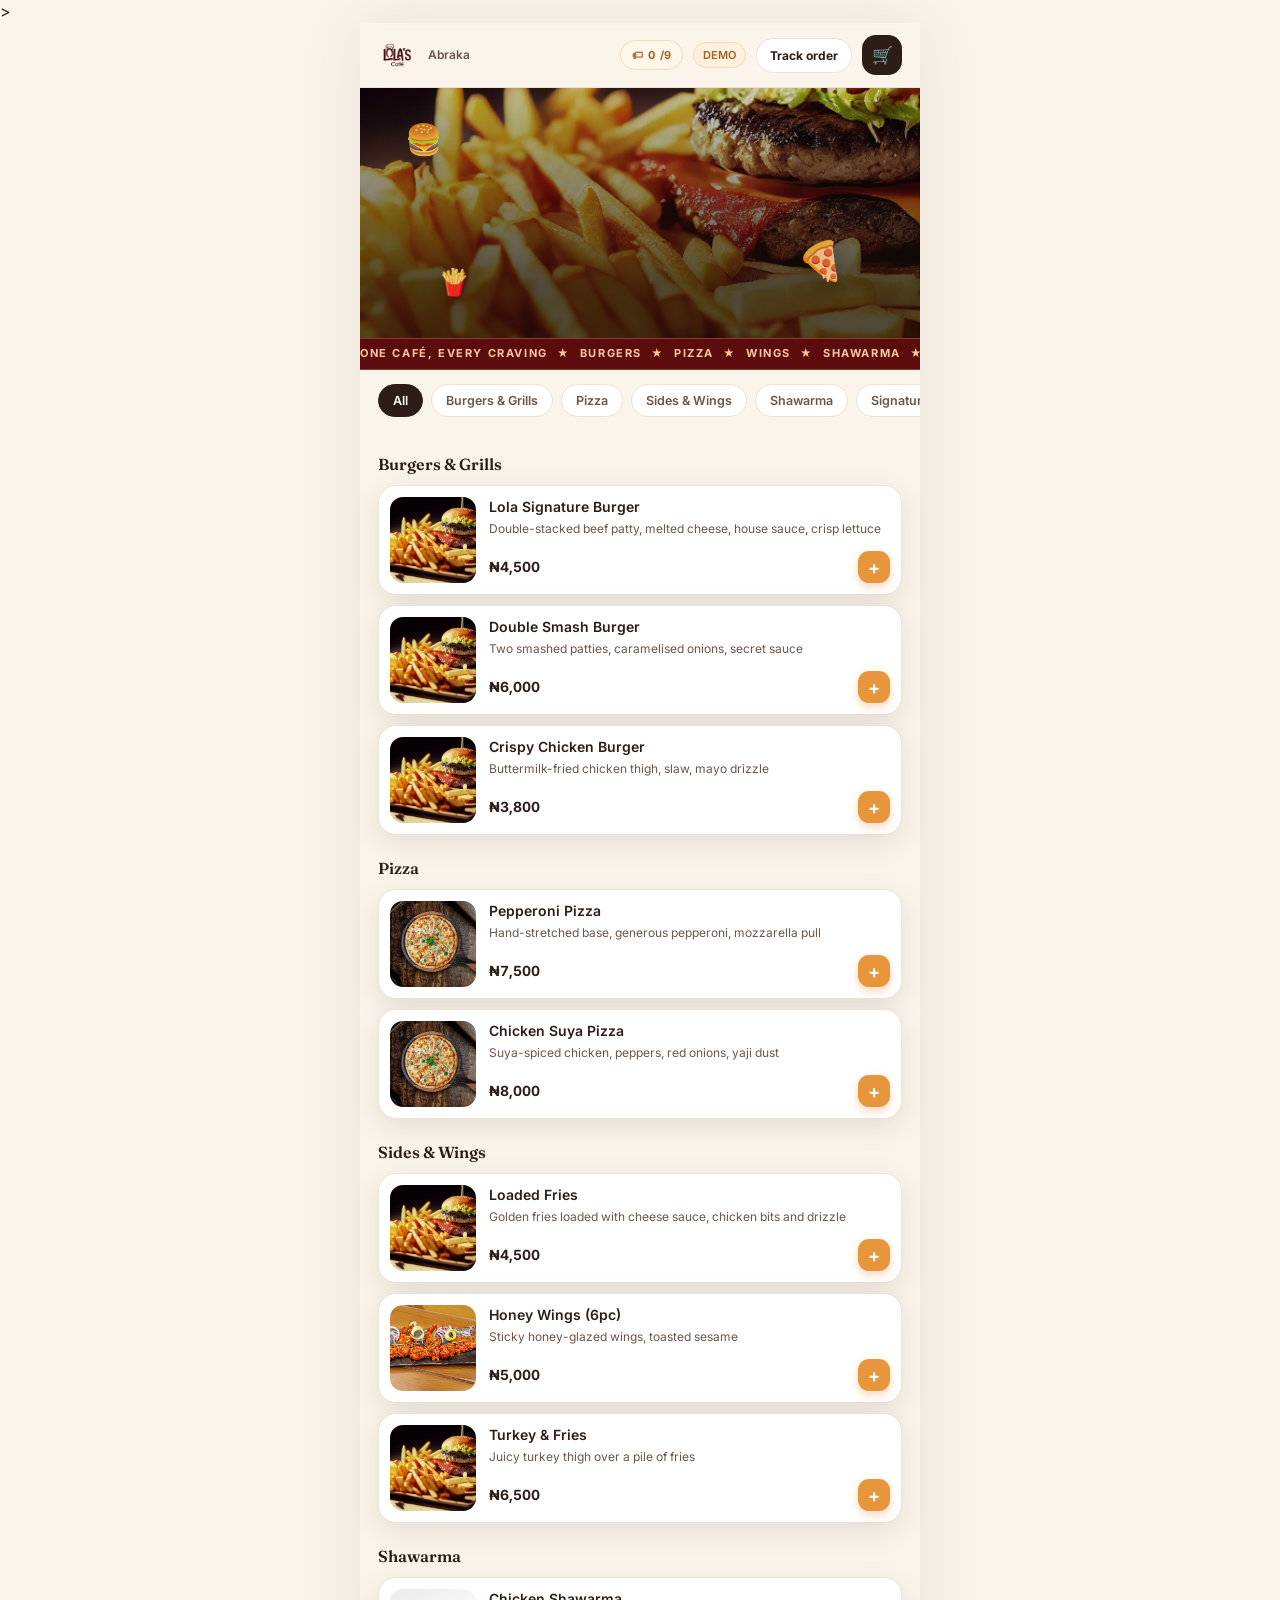
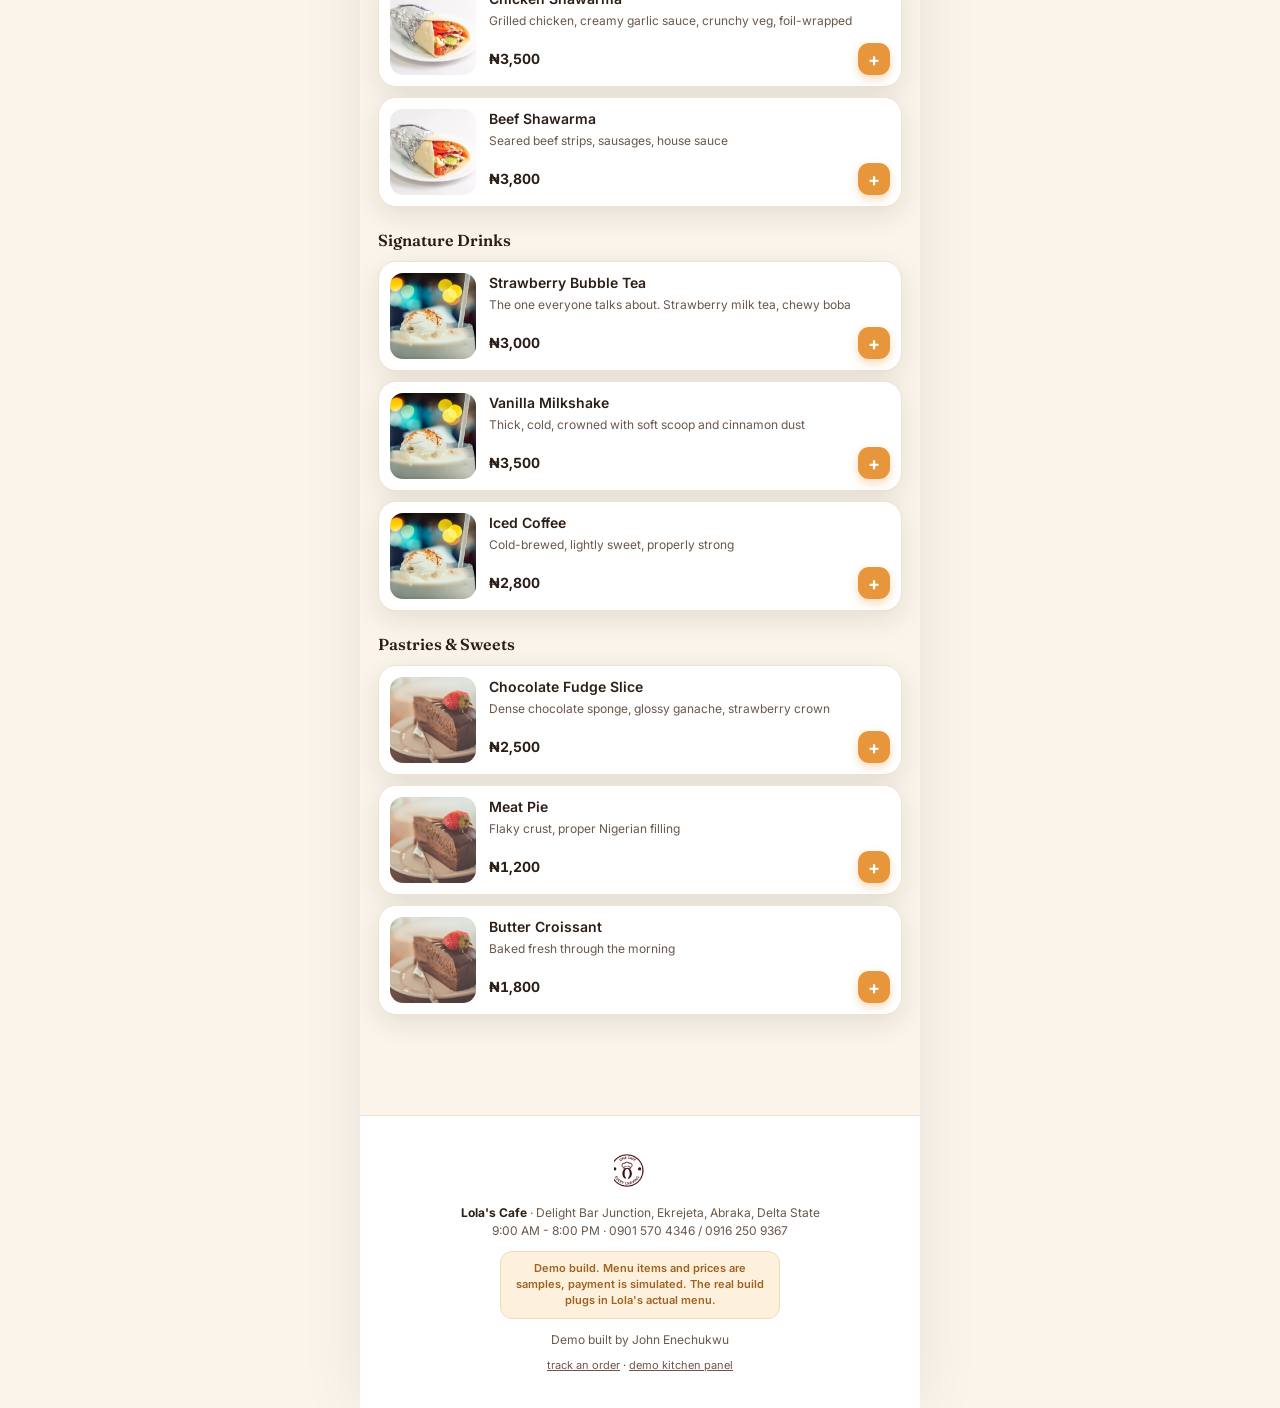
==== commit 1d69c96c: "Speed: all photos converted to WebP (1.8MB -> ~400KB), hero preloaded and eager with fixed dimension" ====
--- a/index.html
+++ b/index.html
@@ -12,6 +12,7 @@
 <link rel="stylesheet" href="styles.css">
 <link rel="stylesheet" href="wow.css">
 <link rel="icon" type="image/png" href="img/favicon-192.png">>
+<link rel="preload" as="image" href="img/burger.webp">
 <link rel="manifest" href="manifest.webmanifest">
 </head>
 <body>
--- a/wow.css
+++ b/wow.css
@@ -38,8 +38,10 @@
 @keyframes marq{from{transform:translateX(0)}to{transform:translateX(-50%)}}
 
 /* ---------- menu cards ---------- */
-.pills,.wrap{perspective:900px}
-.item-card{transform-style:preserve-3d;will-change:transform}
+@media (hover:hover) and (pointer:fine){
+  .pills,.wrap{perspective:900px}
+  .item-card{transform-style:preserve-3d;will-change:transform}
+}
 .item-card .add{transition:transform .18s cubic-bezier(.34,1.8,.64,1),background .18s ease}
 .item-card .add:hover{transform:scale(1.12) rotate(90deg)}
 .item-card .add:active{transform:scale(.82)}
